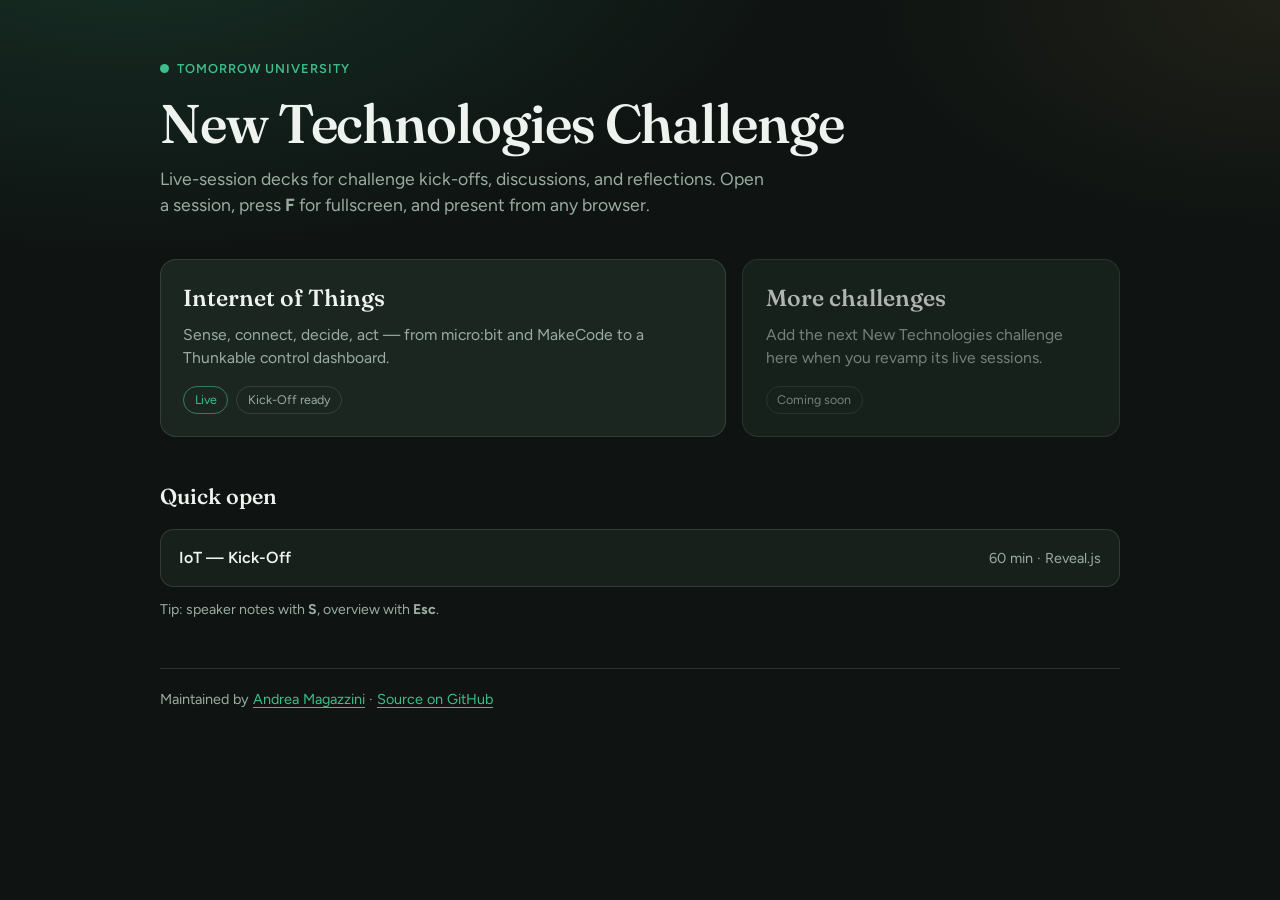
==== index.html @ 279f0beb "Add New Technologies challenge live-session site Landing page plus Internet of Things Kick-Off Revea" ====
<!DOCTYPE html>
<html lang="en">
  <head>
    <meta charset="utf-8" />
    <meta name="viewport" content="width=device-width, initial-scale=1" />
    <title>ToU — New Technologies Challenge</title>
    <meta
      name="description"
      content="Live session decks for Tomorrow University New Technologies challenges."
    />
    <link rel="preconnect" href="https://fonts.googleapis.com" />
    <link rel="preconnect" href="https://fonts.gstatic.com" crossorigin />
    <link
      href="https://fonts.googleapis.com/css2?family=Figtree:wght@400;500;600;700&family=Fraunces:opsz,wght@9..144,500;9..144,600&display=swap"
      rel="stylesheet"
    />
    <link rel="stylesheet" href="assets/site.css" />
  </head>
  <body>
    <main class="wrap">
      <p class="eyebrow">Tomorrow University</p>
      <h1>New Technologies Challenge</h1>
      <p class="lede">
        Live-session decks for challenge kick-offs, discussions, and reflections.
        Open a session, press <strong>F</strong> for fullscreen, and present from
        any browser.
      </p>

      <div class="grid cols-2">
        <a class="card" href="challenges/internet-of-things/">
          <h2>Internet of Things</h2>
          <p>
            Sense, connect, decide, act — from micro:bit and MakeCode to a
            Thunkable control dashboard.
          </p>
          <div class="meta">
            <span class="pill accent">Live</span>
            <span class="pill">Kick-Off ready</span>
          </div>
        </a>
        <div class="card" aria-disabled="true" style="opacity: 0.72">
          <h2>More challenges</h2>
          <p>
            Add the next New Technologies challenge here when you revamp its
            live sessions.
          </p>
          <div class="meta">
            <span class="pill">Coming soon</span>
          </div>
        </div>
      </div>

      <section class="section">
        <h2>Quick open</h2>
        <div class="list">
          <a href="challenges/internet-of-things/kick-off/">
            <strong>IoT — Kick-Off</strong>
            <span>60 min · Reveal.js</span>
          </a>
        </div>
        <p class="hint">
          Tip: speaker notes with <strong>S</strong>, overview with
          <strong>Esc</strong>.
        </p>
      </section>

      <p class="foot">
        Maintained by
        <a href="https://github.com/andreamagazzini">Andrea Magazzini</a>
        ·
        <a href="https://github.com/andreamagazzini/tou-new-technologies-challenge"
          >Source on GitHub</a
        >
      </p>
    </main>
  </body>
</html>
---- assets/site.css ----
:root {
  --bg: #0f1412;
  --bg-elevated: #18201c;
  --surface: #1e2a24;
  --text: #eef3ef;
  --muted: #9aada2;
  --accent: #3dbe8c;
  --accent-dim: #2a8f68;
  --line: rgba(238, 243, 239, 0.12);
  --warning: #e6b35a;
  --font-display: "Fraunces", Georgia, serif;
  --font-body: "Figtree", system-ui, sans-serif;
}

* {
  box-sizing: border-box;
}

html,
body {
  margin: 0;
  min-height: 100%;
  background:
    radial-gradient(1200px 600px at 10% -10%, rgba(61, 190, 140, 0.16), transparent 55%),
    radial-gradient(900px 500px at 100% 0%, rgba(230, 179, 90, 0.08), transparent 45%),
    var(--bg);
  color: var(--text);
  font-family: var(--font-body);
  line-height: 1.5;
}

a {
  color: inherit;
  text-decoration: none;
}

.wrap {
  width: min(960px, calc(100% - 2.5rem));
  margin: 0 auto;
  padding: 3.5rem 0 4rem;
}

.eyebrow {
  display: inline-flex;
  align-items: center;
  gap: 0.5rem;
  margin: 0 0 1rem;
  color: var(--accent);
  font-size: 0.8rem;
  font-weight: 600;
  letter-spacing: 0.08em;
  text-transform: uppercase;
}

.eyebrow::before {
  content: "";
  width: 0.55rem;
  height: 0.55rem;
  border-radius: 999px;
  background: var(--accent);
}

h1 {
  margin: 0 0 0.75rem;
  font-family: var(--font-display);
  font-size: clamp(2.2rem, 5vw, 3.4rem);
  font-weight: 550;
  line-height: 1.1;
  letter-spacing: -0.02em;
}

.lede {
  max-width: 38rem;
  margin: 0 0 2.5rem;
  color: var(--muted);
  font-size: 1.1rem;
}

.grid {
  display: grid;
  gap: 1rem;
}

@media (min-width: 720px) {
  .grid.cols-2 {
    grid-template-columns: 1.2fr 0.8fr;
  }
}

.card {
  display: block;
  padding: 1.35rem 1.4rem;
  border: 1px solid var(--line);
  border-radius: 1rem;
  background: color-mix(in srgb, var(--surface) 88%, transparent);
  transition: border-color 160ms ease, transform 160ms ease;
}

.card:hover {
  border-color: color-mix(in srgb, var(--accent) 55%, var(--line));
  transform: translateY(-2px);
}

.card h2 {
  margin: 0 0 0.4rem;
  font-family: var(--font-display);
  font-size: 1.45rem;
  font-weight: 550;
}

.card p {
  margin: 0;
  color: var(--muted);
  font-size: 0.98rem;
}

.meta {
  display: flex;
  flex-wrap: wrap;
  gap: 0.5rem;
  margin: 1rem 0 0;
}

.pill {
  display: inline-flex;
  padding: 0.25rem 0.65rem;
  border: 1px solid var(--line);
  border-radius: 999px;
  color: var(--muted);
  font-size: 0.78rem;
}

.pill.accent {
  border-color: color-mix(in srgb, var(--accent) 45%, var(--line));
  color: var(--accent);
}

.section {
  margin-top: 2.75rem;
}

.section h2 {
  margin: 0 0 1rem;
  font-family: var(--font-display);
  font-size: 1.35rem;
  font-weight: 550;
}

.list {
  display: grid;
  gap: 0.75rem;
}

.list a {
  display: flex;
  justify-content: space-between;
  gap: 1rem;
  align-items: baseline;
  padding: 1rem 1.1rem;
  border: 1px solid var(--line);
  border-radius: 0.85rem;
  background: var(--bg-elevated);
}

.list a:hover {
  border-color: color-mix(in srgb, var(--accent) 50%, var(--line));
}

.list strong {
  font-weight: 600;
}

.list span {
  color: var(--muted);
  font-size: 0.9rem;
}

.foot {
  margin-top: 3rem;
  padding-top: 1.25rem;
  border-top: 1px solid var(--line);
  color: var(--muted);
  font-size: 0.9rem;
}

.foot a {
  color: var(--accent);
  text-decoration: underline;
  text-underline-offset: 3px;
}

.hint {
  margin: 0.75rem 0 0;
  color: var(--muted);
  font-size: 0.88rem;
}
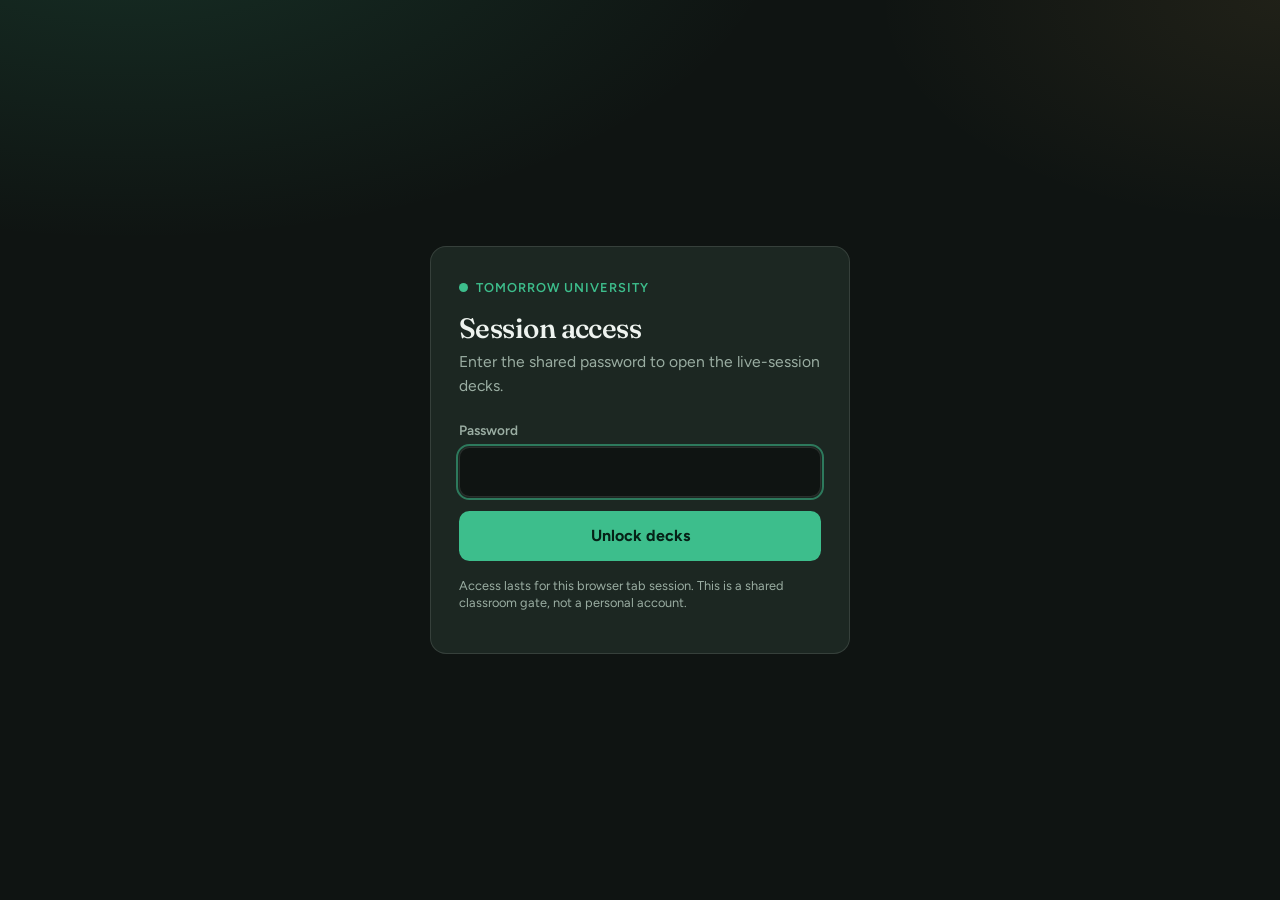
==== commit fa14b6e4: "Add shared password gate for published session decks Login page unlocks the site for the browser tab" ====
--- a/index.html
+++ b/index.html
@@ -15,6 +15,11 @@
       rel="stylesheet"
     />
     <link rel="stylesheet" href="assets/site.css" />
+    <script src="assets/auth-config.js"></script>
+    <script src="assets/auth.js"></script>
+    <script>
+      TouAuth.requireAuth();
+    </script>
   </head>
   <body>
     <main class="wrap">
--- a/assets/site.css
+++ b/assets/site.css
@@ -1,3 +1,12 @@
+/* Hide page chrome until auth.js marks the document as unlocked */
+html:not(.tou-authed) body {
+  visibility: hidden;
+}
+html.tou-authed body,
+html.tou-login body {
+  visibility: visible;
+}
+
 :root {
   --bg: #0f1412;
   --bg-elevated: #18201c;
